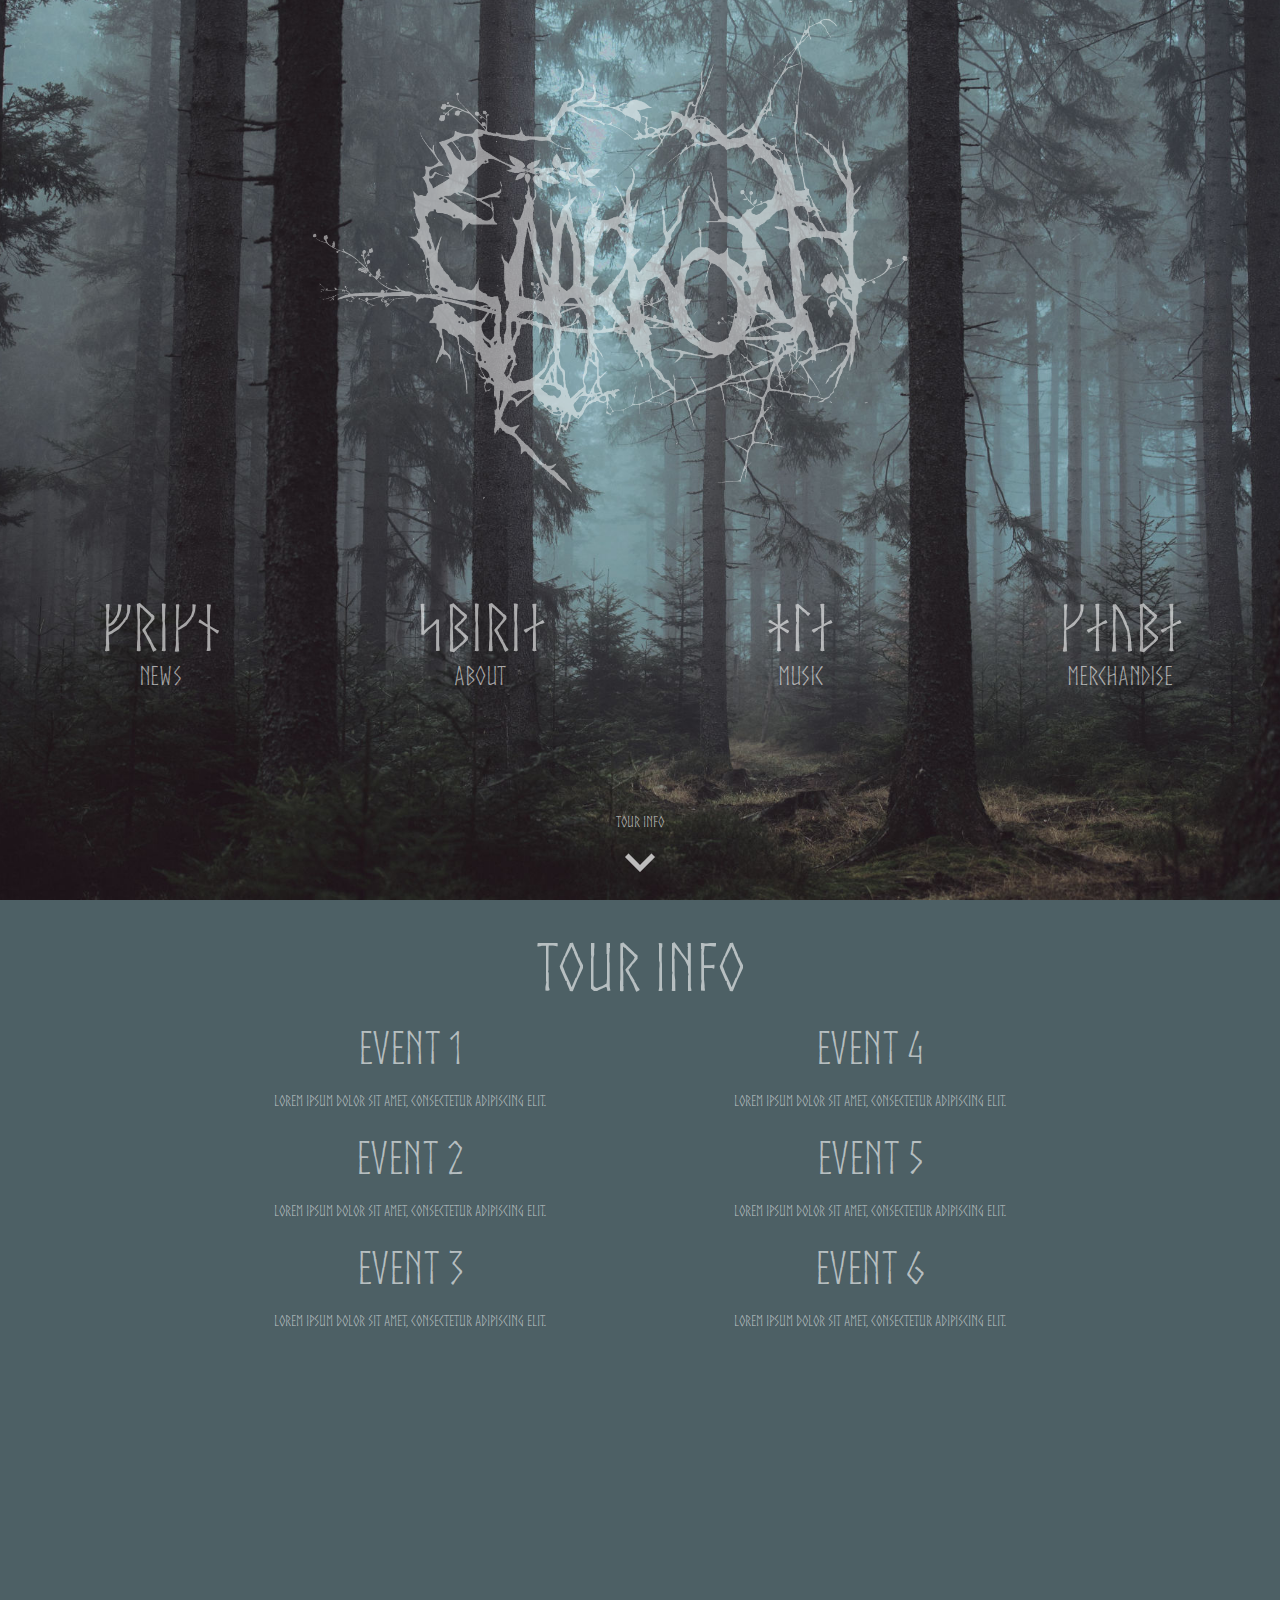
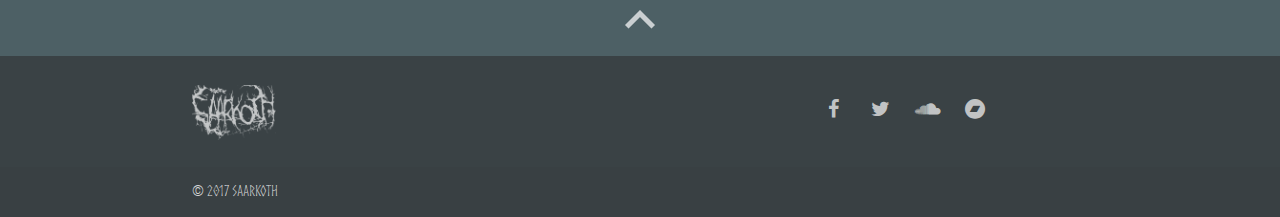
==== index.html @ b8045ba5 "Fixed formatting and merchanside link on index" ====
<!DOCTYPE html>
<html lang="en">

<head>
	<meta charset="UTF-8">
	<meta name="viewport" content="width=device-width, initial-scale=1.0">
	<meta http-equiv="X-UA-Compatible" content="ie=edge">
	<link rel="stylesheet" href="css/myStyle.css" type="text/css">

	<title>Saarkoth - Home</title>
</head>
<style>
	/* ========== ELEMENTS ========== */

	body,
	html {
		background-color: rgb(131, 163, 172);

	}

	body {
		background-image: none;
		background-attachment: fixed;
		background-size: initial;
		background-repeat: repeat;
		background-image: url("assets/curls.png");
	}

	body,
	i,
	h1,
	h6 {
		color: rgba(255, 255, 255, 0.6);
	}

	main {
		padding: 0;
	}

	section {
		min-height: 100vh;
		font-family: "Norse";
		padding: 0;
	}

	section:nth-child(2) {
		text-align: center;
		position: relative;
		min-height: 84vh;
	}

	/* ========== END ELEMENTS ========== */

	/* ========== PARALLAX SECTION ========== */

	#parallax-section {
		background-image: url("assets/bg.jpg")/* -25px -50px*/
		;
		/* background-size: calc(100% + 75px) auto ; */
		background-attachment: fixed;
		background-repeat: no-repeat;
		background-position: center;
		z-index: -10;
	}

	@media (min-aspect-ratio: 16/10) {
		#parallax-section {
			background-size: calc(100vw + 30px) auto;
		}
	}

	@media (max-aspect-ratio: 16/10) {
		#parallax-section {
			background-size: auto calc(100vh + 30px);
		}
	}

	/* LOGO */

	#logo-img {
		width: auto;
		height: 60vh;
		display: block;
		margin-left: auto;
		margin-right: auto;
		opacity: 0.5;
	}

	/* RUNES */

	.runes {
		font-family: "Norse";
		color: rgba(255, 255, 255, 0.7);
	}

	.runes:hover {
		color: rgb(30, 188, 209);
	}

	.runes,
	h1 {
		color: inherit;
		font-size: 5vw;
		text-align: center;
		margin-bottom: 0;
	}

	.runes,
	h6 {
		color: inherit;
		font-size: 2vw;
		text-align: center;
		margin-top: 0;
	}

	@media screen and (max-width: 1065px) {
		#logo-img {
			width: 70vw;
			height: auto;
		}
	}

	/* END RUNES */

	/* ========== END PARALLAX SECTION ========== */

	/* ========== SCROLL BUTTONS ========== */

	.scroll-button {
		position: absolute;
		margin: auto;
		bottom: 0;
		left: 0;
		right: 0;
		color: rgba(255, 255, 255, 0.7);
		text-align: center;
		width: auto;
	}

	.scroll-button a:hover {
		color: rgb(255, 69, 0);
	}

	.scroll-button a,
	.scroll-button i {
		color: inherit;
		margin: inherit;
		text-align: inherit;
		width: auto;
	}

	/* ========== END SCROLL BUTTONS ========== */
</style>

<body>
	<main>

		<section id="parallax-section">
			<div class="row">
				<!-- Logo image -->
				<div class="col s2"></div>
				<div class="col s8">
					<img id="logo-img" src="assets/logo.png" alt="">
				</div>
				<div class="col s2"></div>
			</div>
			<!-- Link runes -->
			<div class="row">

				<div>
					<div class="col s12 m3">
						<a class="runes" href="news.html">
							<h1>ᚠᚱᛁᚴᚾ</h1>
							<h6>News</h6>
						</a>
					</div>
				</div>

				<div>
					<div class="col s12 m3">
						<a class="runes" href="about.html">
							<h1>ᛋᛒᛁᚱᛁᛅ</h1>
							<h6>About</h6>
						</a>
					</div>
				</div>

				<div>
					<div class="col s12 m3">
						<a class="runes" href="music.html">
							<h1>ᚼᛚᛅ</h1>
							<h6>Music</h6>
						</a>
					</div>
				</div>

				<div>
					<div class="col s12 m3">
						<a class="runes" href="merch.html">
							<h1>ᚴᛅᚢᛒᛅ</h1>
							<h6>Merchandise</h6>
						</a>
					</div>
				</div>

				<!-- SCROLL BUTTON -->
				<div class="scroll-button">
					<a href="#tour" class="smooth-scroll">
            Tour Info
            <br>
            <i class="medium material-icons">keyboard_arrow_down</i>
          </a>
				</div>

			</div>
		</section>

		<!-- TOUR INFO SECTION -->
		<section id="tour">
			<div class="container">
				<div class="row">
					<div class="col s12">
						<h1>Tour Info</h1>
					</div>
					<div class="col s6">
						<h3>Event 1</h3>
						<p>Lorem ipsum dolor sit amet, consectetur adipiscing elit.</p>
						<h3>Event 2</h3>
						<p>Lorem ipsum dolor sit amet, consectetur adipiscing elit.</p>
						<h3>Event 3</h3>
						<p>Lorem ipsum dolor sit amet, consectetur adipiscing elit.</p>
					</div>
					<div class="col s6">
						<h3>Event 4</h3>
						<p>Lorem ipsum dolor sit amet, consectetur adipiscing elit.</p>
						<h3>Event 5</h3>
						<p>Lorem ipsum dolor sit amet, consectetur adipiscing elit.</p>
						<h3>Event 6</h3>
						<p>Lorem ipsum dolor sit amet, consectetur adipiscing elit.</p>
					</div>
				</div>

				<!-- SCROLL BUTTON -->
				<div class="scroll-button">
					<a href="#parallax-section" class="smooth-scroll">
            <i class="medium material-icons">keyboard_arrow_up</i>
          </a>
				</div>

			</div>
		</section>
	</main>

	<!-- FOOTER -->
	<footer class="page-footer">
		<div class="container">
			<div class="row">
				<div class="col l6 s12">
					<img class="navbar-logo" style="opacity: 0.7" src="assets/logoMin.png" alt="">
				</div>
				<div class="col l4 offset-l2 s12">
					<ul>
						<li>
							<a class="col s2" href="https://www.facebook.com/saarkoth/" target="_blank">
                <i id="fb" class="fa fa-facebook-f fa-lg footer-social center"></i>
              </a>
						</li>
						<li>
							<a class="col s2" href="https://twitter.com/saarkoth" target="_blank">
                <i id="tw" class="fa fa-twitter fa-lg footer-social center"></i>
              </a>
						</li>
						<li>
							<a class="col s2" href="https://soundcloud.com/user-985488728" target="_blank">
                <i id="sc" class="fa fa-soundcloud fa-lg footer-social center"></i>
              </a>
						</li>
						<li>
							<a class="col s2" href="https://saarkothofficial.bandcamp.com/releases" target="_blank">
                <i id="bc" class="fa fa-bandcamp fa-lg footer-social center"></i>
              </a>
						</li>
					</ul>
				</div>
			</div>
		</div>
		<div class="footer-copyright">
			<div class="container">
				<span style="font-family:Roboto;">©</span> 2017 Saarkoth
			</div>
		</div>
	</footer>
	<!-- END FOOTER -->


	<!-- Scripts -->
	<script src="https://ajax.googleapis.com/ajax/libs/jquery/3.2.1/jquery.min.js"></script>
	<script src="js/materialize.min.js"></script>
	<script src="js/myScripts.js"></script>
	<!-- <script>
    /* $(window).change(function () */
    $(document).ready(function () {
      var winH = $(window).height();
      var winW = $(window).width();
      while (true) {
        if (winH > winW) {
          $('#parallax-section').css("background-size", "auto 110vh");
        }
        else if (winW > winH) {
          $('#parallax-section').css("background-size", "110vw auto");
        }
      }

    });
  </script> -->
	<!-- PARALLAX -->
	<script>
		//Background image parralax
		$(document).ready(function() {

			var movementStrength = 25;
			var height = movementStrength / $(window).height();
			var width = movementStrength / $(window).width();
			$("#parallax-section").mousemove(function(e) {
				var pageX = e.pageX - ($(window).width() / 2);
				var pageY = e.pageY - ($(window).height() / 2);
				var newvalueX = width * pageX * -1 - 25;
				var newvalueY = height * pageY * -1 - 50;
				$('#parallax-section').css("background-position", newvalueX + "px     " + newvalueY + "px");
			});
		});
	</script>

</body>

</html>
---- css/myStyle.css ----
/* CSS sheets */
@import url("https://fonts.googleapis.com/icon?family=Material+Icons");
@import url("materialize.min.css");
@import url("animate.css");
@import url("hover-min.css");
@import url("font-awesome.css");

/* ELEMENTS */
html {
    font-family: "Norse";
    color: white;
}
body {
    background-image: url(../assets/bg.jpg);
    background-attachment: fixed;
    background-size: cover;
}
main {
    background-color: #00000069;
    padding: 15px;
}

/* END ELEMENTS */

nav {
background-color: #212121bd;
font-family: "Norse";
text-align: center;
}

.side-nav {
    background-color: #212121f1;
}
.side-nav li > a {
    color: rgba(255, 255, 255, 0.815);
}
a.side-nav {
    color: #fff;
}
nav ul li.active {
    background-color: #212121;
}
nav ul li.active > a {
    color: rgb(30, 188, 209);
}

nav ul a {
font-size: 1.5rem;

}

nav ul a:hover {
background-color: #212121;
color: rgb(30, 188, 209);
}

img.navbar-logo {
    height: 64px;
    padding-top: 1vh;
    object-fit: contain;
}
img.navbar-logo:hover {
    border-bottom: medium rgb(30, 188, 209);
}


/* TESTING AREA */
.page-footer {
    background-color: #212121bd;
}

i.footer-social {
    color: rgba(255, 255, 255, 0.7);
    border-radius: 50%;
    width: 36px;
    height: 36px;
    text-align: center;
    vertical-align: middle;
    line-height: 36px;
    background: rgba(0, 0, 0, 0);
}
#fb:hover {
    background: #3B5998;
    color: white;
}
#tw:hover {
    background: #5AA3BF;
    color: white;
}
#sc:hover {
    background: #FF5500;
    color: white;
}
#bc:hover {
    background: #639AA9;
    color: white;
}

.shopping, i.shopping {
    margin: 0 15px;
    color: white;
}
a.shopping > i:hover{
    color: orangered;
}
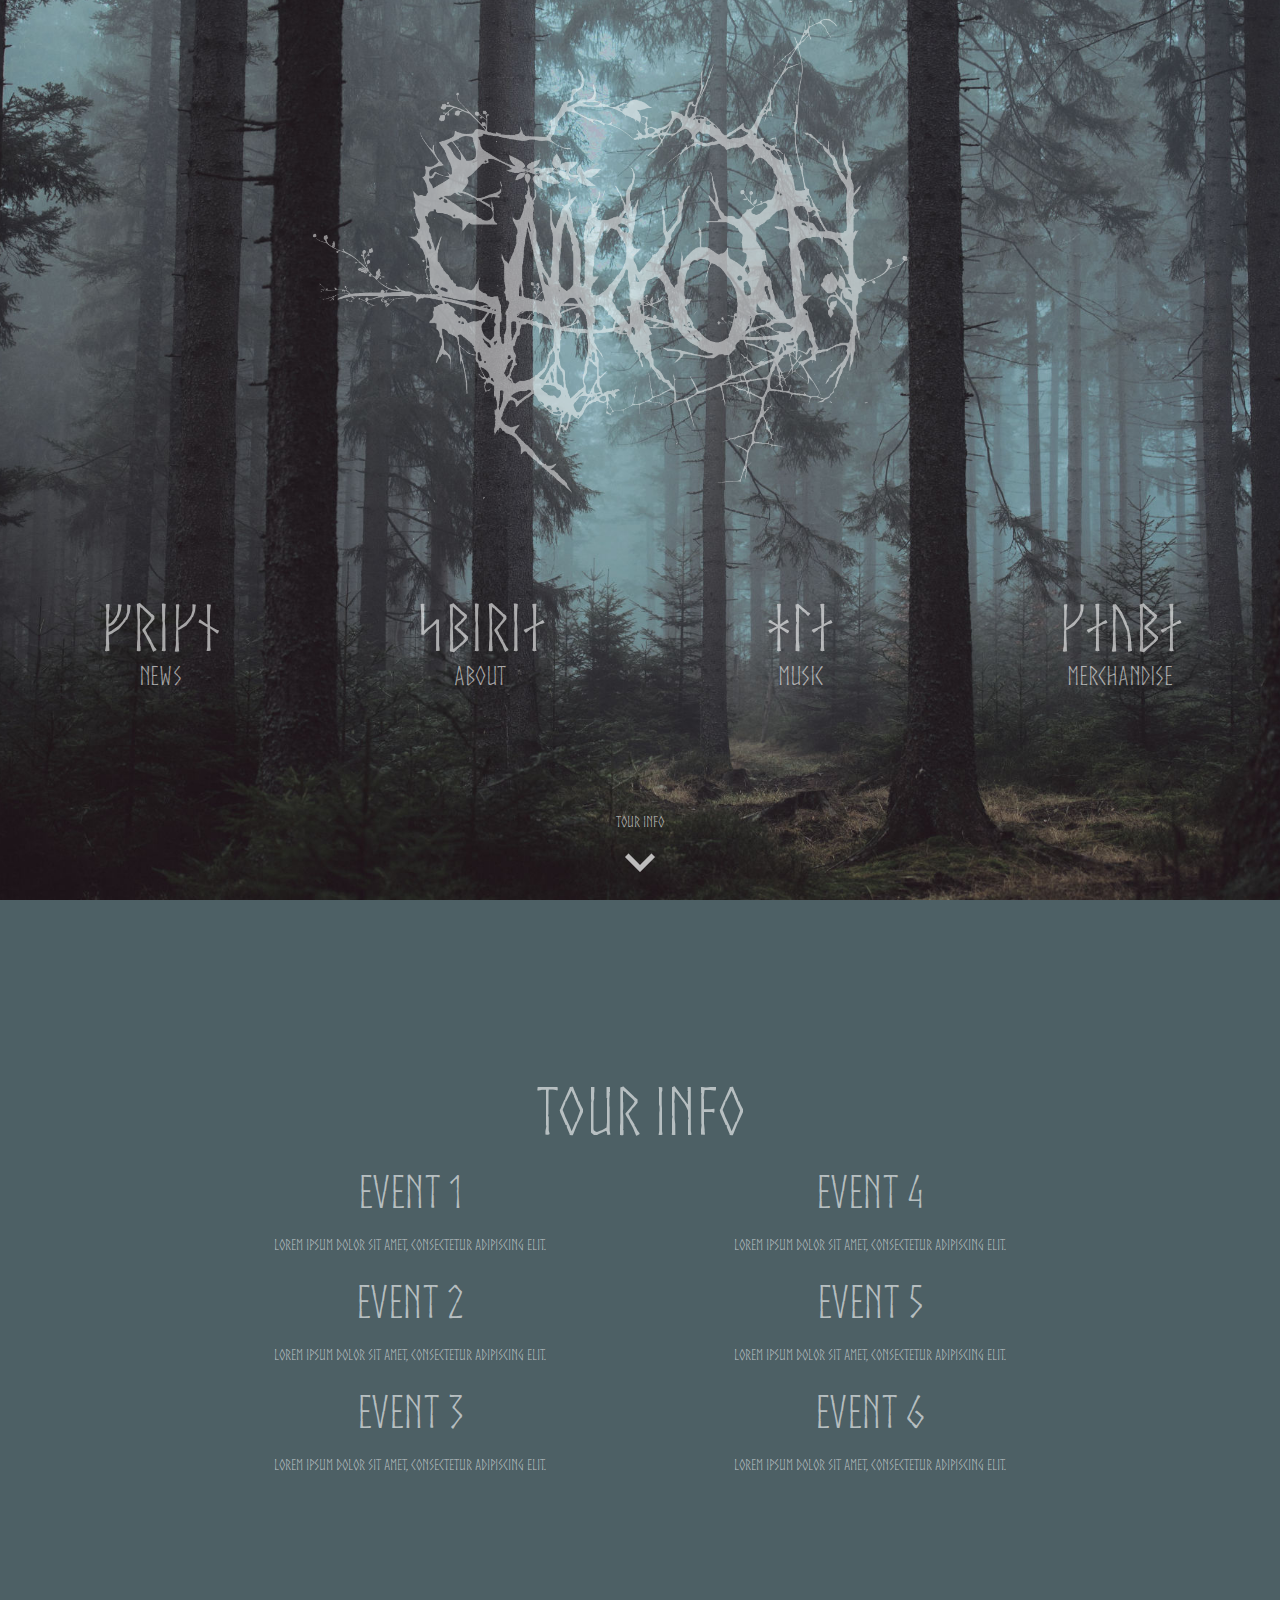
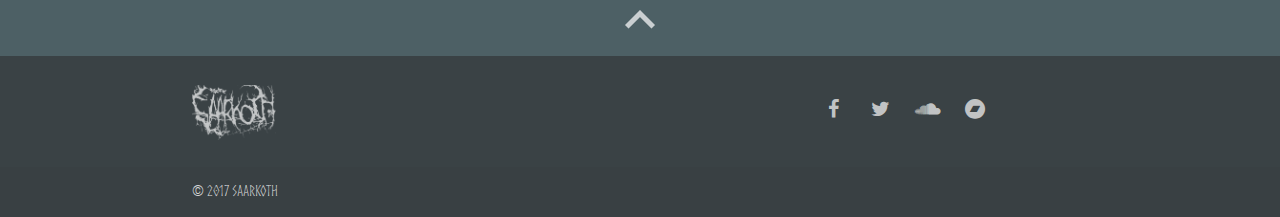
==== commit ea734e30: "Added support for material boxed images." ====
--- a/index.html
+++ b/index.html
@@ -216,7 +216,7 @@
 		</section>
 
 		<!-- TOUR INFO SECTION -->
-		<section id="tour">
+		<section id="tour" class="valign-wrapper">
 			<div class="container">
 				<div class="row">
 					<div class="col s12">
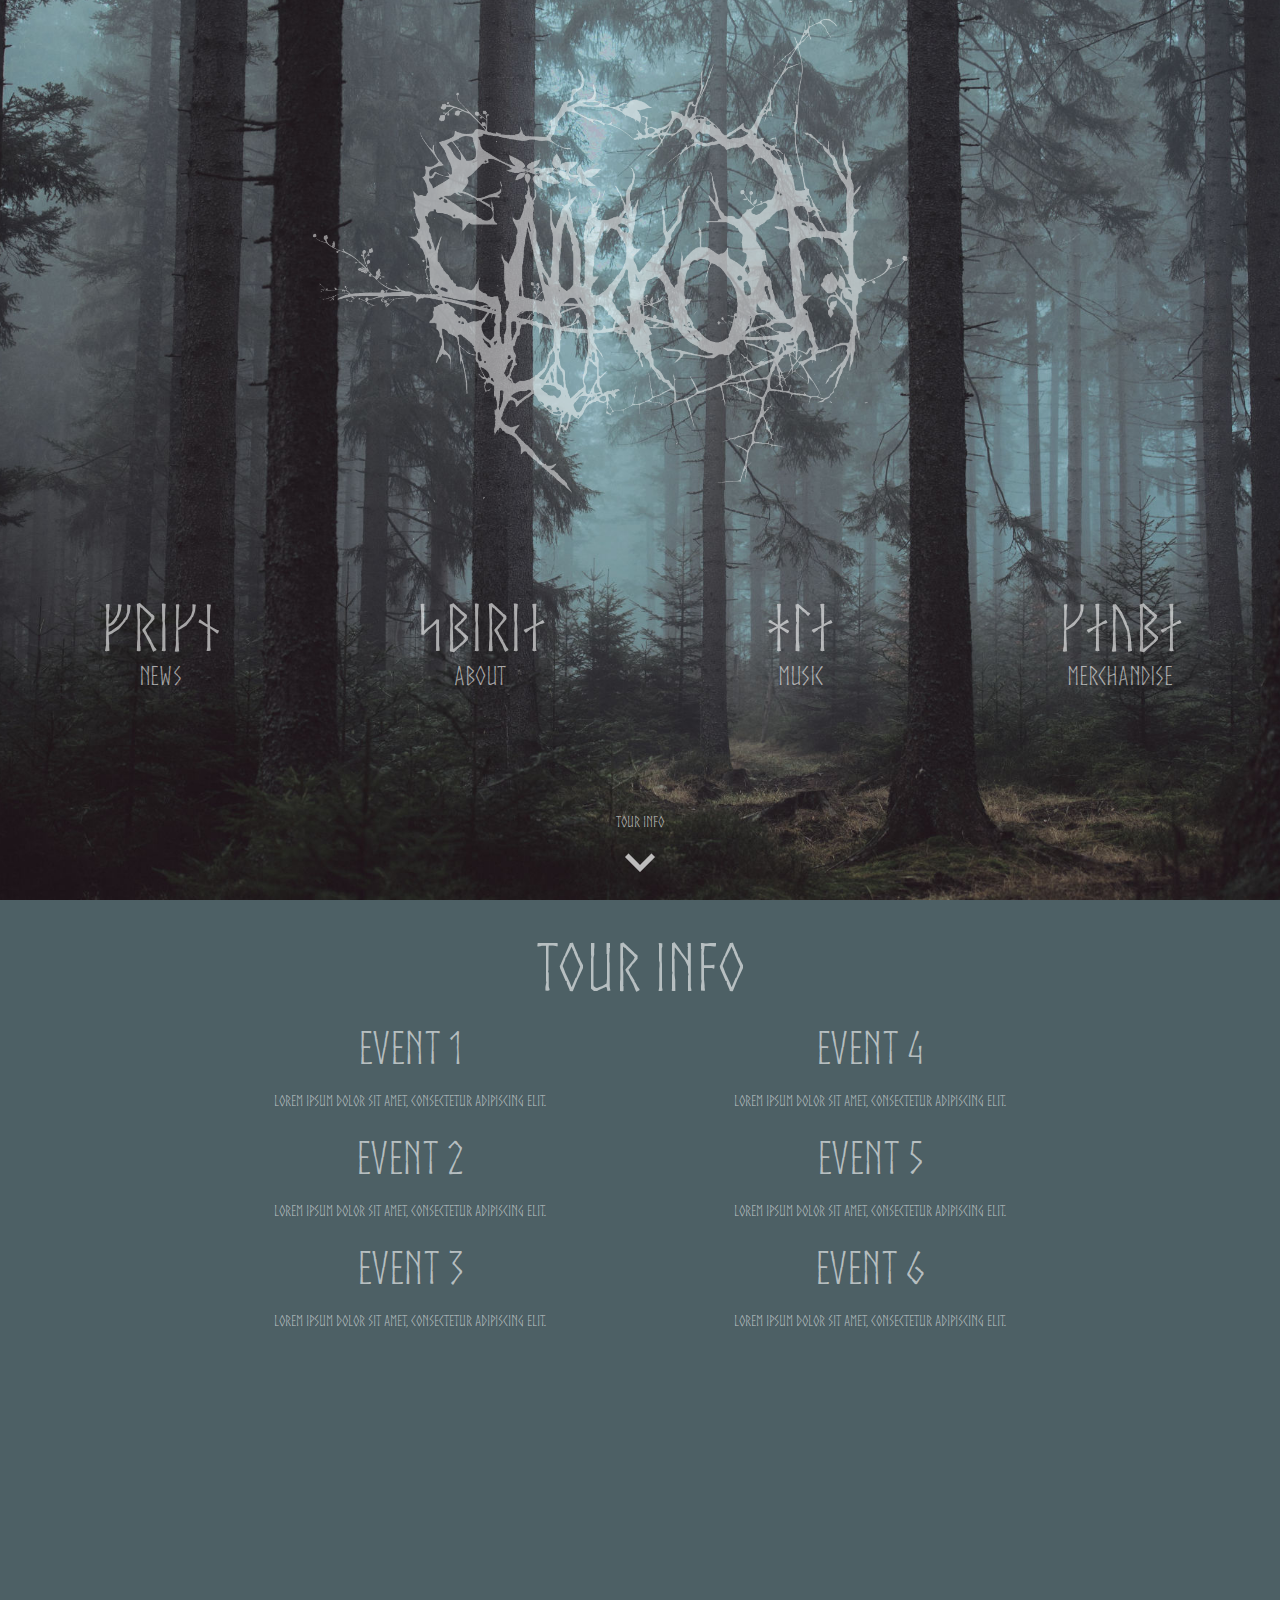
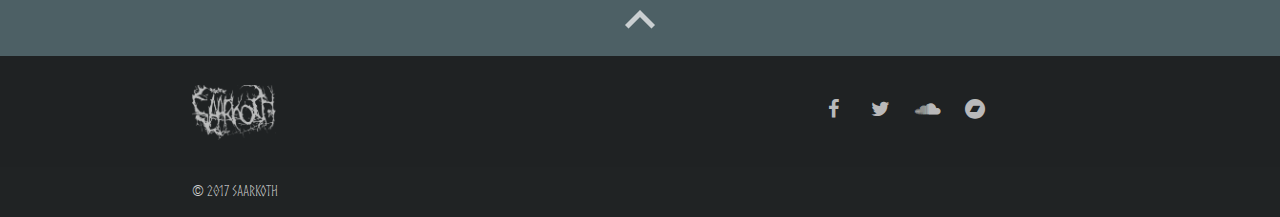
==== commit 7925800b: "Updated merch and music pages to use cards with FABs" ====
--- a/index.html
+++ b/index.html
@@ -6,155 +6,13 @@
 	<meta name="viewport" content="width=device-width, initial-scale=1.0">
 	<meta http-equiv="X-UA-Compatible" content="ie=edge">
 	<link rel="stylesheet" href="css/myStyle.css" type="text/css">
+	<link rel="stylesheet" href="css/index.css" type="text/css">
 
 	<title>Saarkoth - Home</title>
 </head>
-<style>
-	/* ========== ELEMENTS ========== */
-
-	body,
-	html {
-		background-color: rgb(131, 163, 172);
-
-	}
-
-	body {
-		background-image: none;
-		background-attachment: fixed;
-		background-size: initial;
-		background-repeat: repeat;
-		background-image: url("assets/curls.png");
-	}
-
-	body,
-	i,
-	h1,
-	h6 {
-		color: rgba(255, 255, 255, 0.6);
-	}
-
-	main {
-		padding: 0;
-	}
-
-	section {
-		min-height: 100vh;
-		font-family: "Norse";
-		padding: 0;
-	}
-
-	section:nth-child(2) {
-		text-align: center;
-		position: relative;
-		min-height: 84vh;
-	}
-
-	/* ========== END ELEMENTS ========== */
-
-	/* ========== PARALLAX SECTION ========== */
-
-	#parallax-section {
-		background-image: url("assets/bg.jpg")/* -25px -50px*/
-		;
-		/* background-size: calc(100% + 75px) auto ; */
-		background-attachment: fixed;
-		background-repeat: no-repeat;
-		background-position: center;
-		z-index: -10;
-	}
-
-	@media (min-aspect-ratio: 16/10) {
-		#parallax-section {
-			background-size: calc(100vw + 30px) auto;
-		}
-	}
-
-	@media (max-aspect-ratio: 16/10) {
-		#parallax-section {
-			background-size: auto calc(100vh + 30px);
-		}
-	}
-
-	/* LOGO */
-
-	#logo-img {
-		width: auto;
-		height: 60vh;
-		display: block;
-		margin-left: auto;
-		margin-right: auto;
-		opacity: 0.5;
-	}
-
-	/* RUNES */
-
-	.runes {
-		font-family: "Norse";
-		color: rgba(255, 255, 255, 0.7);
-	}
-
-	.runes:hover {
-		color: rgb(30, 188, 209);
-	}
-
-	.runes,
-	h1 {
-		color: inherit;
-		font-size: 5vw;
-		text-align: center;
-		margin-bottom: 0;
-	}
-
-	.runes,
-	h6 {
-		color: inherit;
-		font-size: 2vw;
-		text-align: center;
-		margin-top: 0;
-	}
-
-	@media screen and (max-width: 1065px) {
-		#logo-img {
-			width: 70vw;
-			height: auto;
-		}
-	}
-
-	/* END RUNES */
-
-	/* ========== END PARALLAX SECTION ========== */
-
-	/* ========== SCROLL BUTTONS ========== */
-
-	.scroll-button {
-		position: absolute;
-		margin: auto;
-		bottom: 0;
-		left: 0;
-		right: 0;
-		color: rgba(255, 255, 255, 0.7);
-		text-align: center;
-		width: auto;
-	}
-
-	.scroll-button a:hover {
-		color: rgb(255, 69, 0);
-	}
-
-	.scroll-button a,
-	.scroll-button i {
-		color: inherit;
-		margin: inherit;
-		text-align: inherit;
-		width: auto;
-	}
-
-	/* ========== END SCROLL BUTTONS ========== */
-</style>
 
 <body>
 	<main>
-
 		<section id="parallax-section">
 			<div class="row">
 				<!-- Logo image -->
@@ -216,7 +74,7 @@
 		</section>
 
 		<!-- TOUR INFO SECTION -->
-		<section id="tour" class="valign-wrapper">
+		<section id="tour">
 			<div class="container">
 				<div class="row">
 					<div class="col s12">
@@ -292,44 +150,10 @@
 	</footer>
 	<!-- END FOOTER -->
 
-
-	<!-- Scripts -->
+	<!-- SCRIPTS -->
 	<script src="https://ajax.googleapis.com/ajax/libs/jquery/3.2.1/jquery.min.js"></script>
 	<script src="js/materialize.min.js"></script>
 	<script src="js/myScripts.js"></script>
-	<!-- <script>
-    /* $(window).change(function () */
-    $(document).ready(function () {
-      var winH = $(window).height();
-      var winW = $(window).width();
-      while (true) {
-        if (winH > winW) {
-          $('#parallax-section').css("background-size", "auto 110vh");
-        }
-        else if (winW > winH) {
-          $('#parallax-section').css("background-size", "110vw auto");
-        }
-      }
-
-    });
-  </script> -->
-	<!-- PARALLAX -->
-	<script>
-		//Background image parralax
-		$(document).ready(function() {
-
-			var movementStrength = 25;
-			var height = movementStrength / $(window).height();
-			var width = movementStrength / $(window).width();
-			$("#parallax-section").mousemove(function(e) {
-				var pageX = e.pageX - ($(window).width() / 2);
-				var pageY = e.pageY - ($(window).height() / 2);
-				var newvalueX = width * pageX * -1 - 25;
-				var newvalueY = height * pageY * -1 - 50;
-				$('#parallax-section').css("background-position", newvalueX + "px     " + newvalueY + "px");
-			});
-		});
-	</script>
 
 </body>
 
--- a/css/myStyle.css
+++ b/css/myStyle.css
@@ -22,6 +22,7 @@
 
 /* END ELEMENTS */
 
+/* NAVBAR */
 nav {
 background-color: #212121bd;
 font-family: "Norse";
@@ -62,11 +63,11 @@
 img.navbar-logo:hover {
     border-bottom: medium rgb(30, 188, 209);
 }
+/* END NAVBAR */
 
-
-/* TESTING AREA */
+/* FOOTER */
 .page-footer {
-    background-color: #212121bd;
+    background-color: rgba(20,20,20,.9);
 }
 
 i.footer-social {
@@ -95,7 +96,9 @@
     background: #639AA9;
     color: white;
 }
+/* END FOOTER */
 
+/* SHOP SECTIONS */
 .shopping, i.shopping {
     margin: 0 15px;
     color: white;
@@ -103,3 +106,8 @@
 a.shopping > i:hover{
     color: orangered;
 }
+
+
+/* END SHOP SECTIONS*/
+
+/* TESTING AREA */
--- a/css/index.css
+++ b/css/index.css
@@ -0,0 +1,140 @@
+/* ========== ELEMENTS ========== */
+
+body,
+html {
+	background-color: rgb(131, 163, 172);
+
+}
+
+body {
+	background-image: none;
+	background-attachment: fixed;
+	background-size: initial;
+	background-repeat: repeat;
+	background-image: url("../assets/curls.png");
+}
+
+body,
+i,
+h1,
+h6 {
+	color: rgba(255, 255, 255, 0.6);
+}
+
+main {
+	padding: 0;
+}
+
+section {
+	min-height: 100vh;
+	font-family: "Norse";
+	padding: 0;
+}
+
+section:nth-child(2) {
+	text-align: center;
+	position: relative;
+	min-height: 84vh;
+}
+
+/* ========== END ELEMENTS ========== */
+
+/* ========== PARALLAX SECTION ========== */
+
+#parallax-section {
+	background-image: url("../assets/bg.jpg")/* -25px -50px*/
+	;
+	/* background-size: calc(100% + 75px) auto ; */
+	background-attachment: fixed;
+	background-repeat: no-repeat;
+	background-position: center;
+	z-index: -10;
+}
+
+@media (min-aspect-ratio: 16/10) {
+	#parallax-section {
+		background-size: calc(100vw + 30px) auto;
+	}
+}
+
+@media (max-aspect-ratio: 16/10) {
+	#parallax-section {
+		background-size: auto calc(100vh + 30px);
+	}
+}
+
+/* LOGO */
+
+#logo-img {
+	width: auto;
+	height: 60vh;
+	display: block;
+	margin-left: auto;
+	margin-right: auto;
+	opacity: 0.5;
+}
+
+/* RUNES */
+
+.runes {
+	font-family: "Norse";
+	color: rgba(255, 255, 255, 0.7);
+}
+
+.runes:hover {
+	color: rgb(30, 188, 209);
+}
+
+.runes,
+h1 {
+	color: inherit;
+	font-size: 5vw;
+	text-align: center;
+	margin-bottom: 0;
+}
+
+.runes,
+h6 {
+	color: inherit;
+	font-size: 2vw;
+	text-align: center;
+	margin-top: 0;
+}
+
+@media screen and (max-width: 1065px) {
+	#logo-img {
+		width: 70vw;
+		height: auto;
+	}
+}
+
+/* END RUNES */
+
+/* ========== END PARALLAX SECTION ========== */
+
+/* ========== SCROLL BUTTONS ========== */
+
+.scroll-button {
+	position: absolute;
+	margin: auto;
+	bottom: 0;
+	left: 0;
+	right: 0;
+	color: rgba(255, 255, 255, 0.7);
+	text-align: center;
+	width: auto;
+}
+
+.scroll-button a:hover {
+	color: rgb(255, 69, 0);
+}
+
+.scroll-button a,
+.scroll-button i {
+	color: inherit;
+	margin: inherit;
+	text-align: inherit;
+	width: auto;
+}
+
+/* ========== END SCROLL BUTTONS ========== */
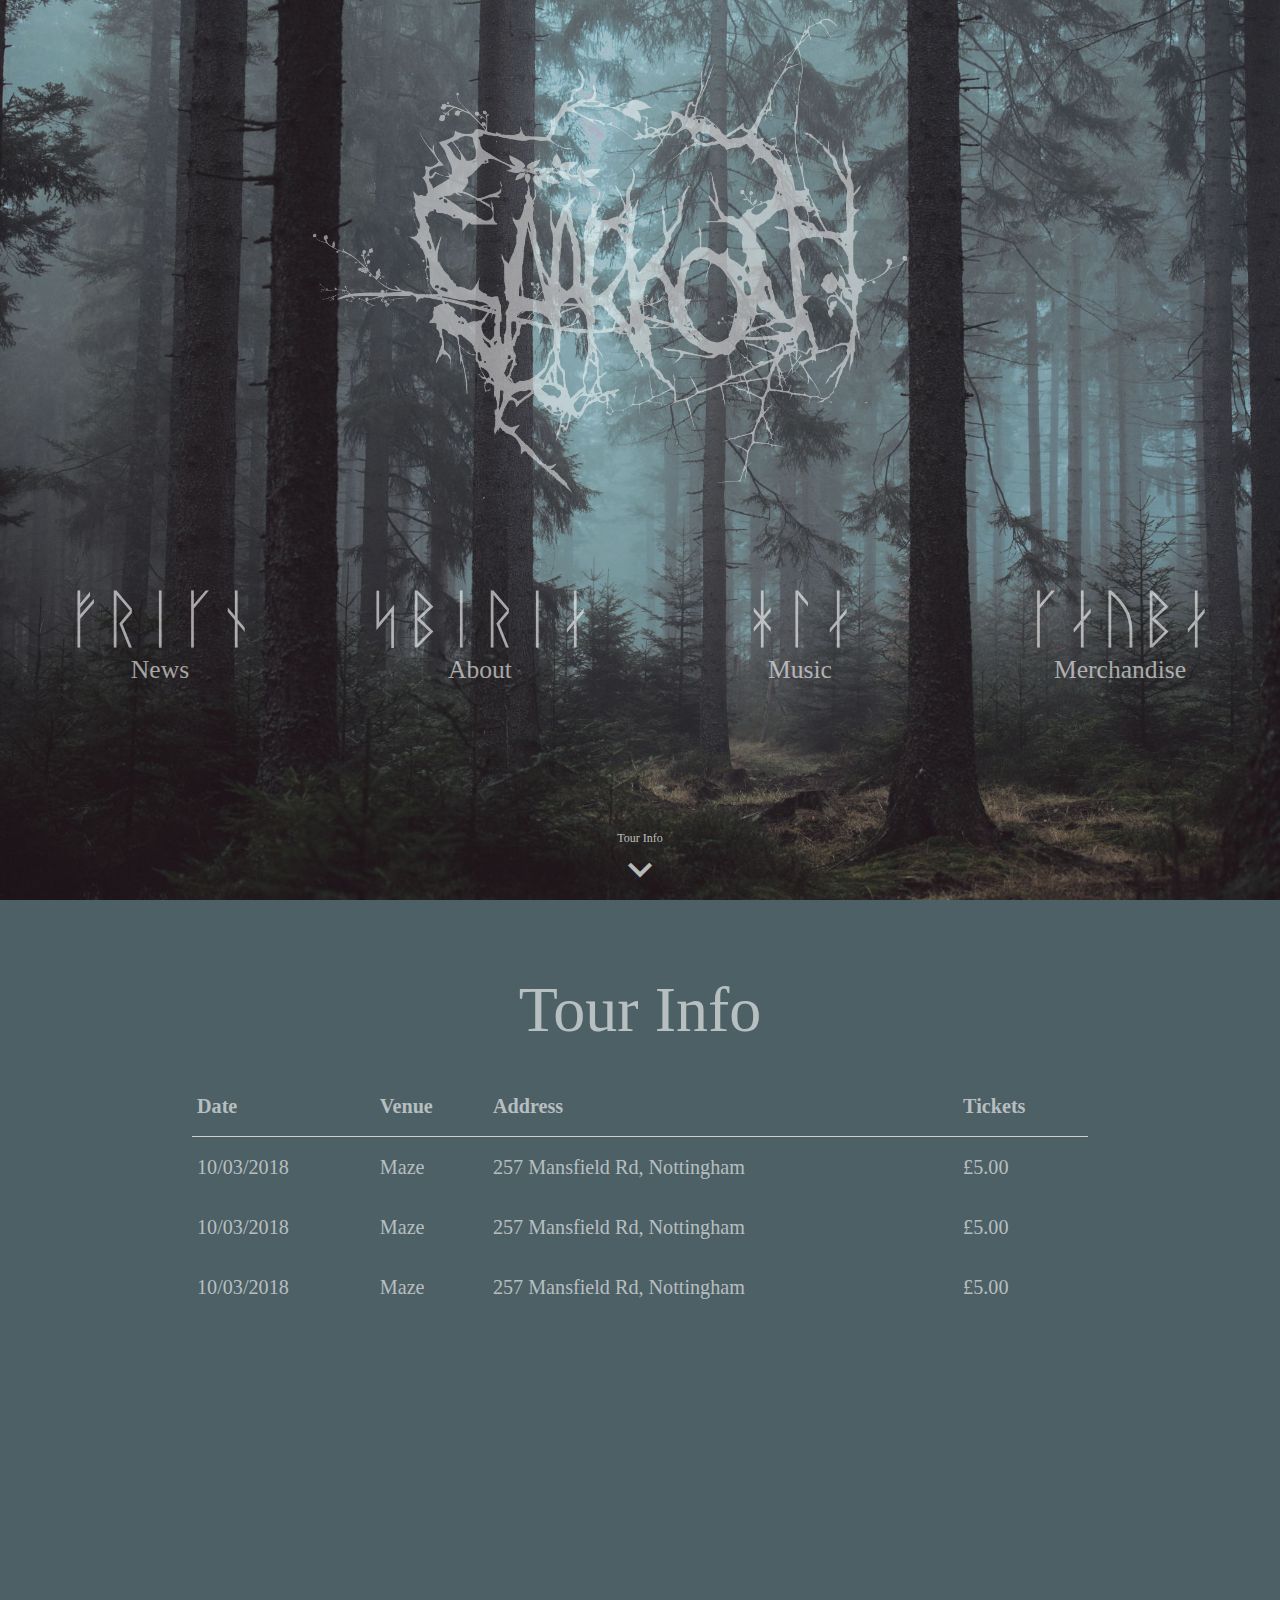
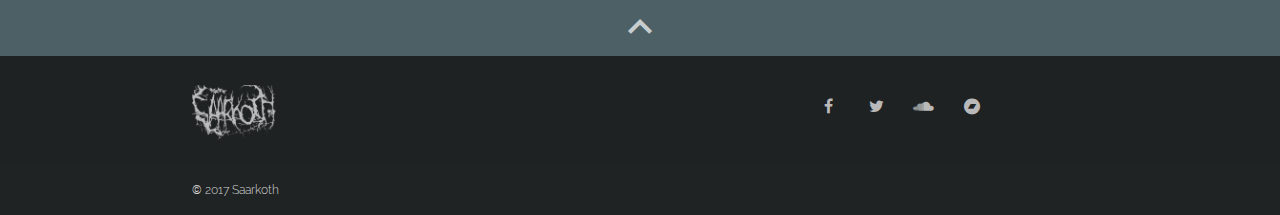
==== commit f3f1c5f2: "Work on tour info" ====
--- a/index.html
+++ b/index.html
@@ -7,6 +7,7 @@
 	<meta http-equiv="X-UA-Compatible" content="ie=edge">
 	<link rel="stylesheet" href="css/myStyle.css" type="text/css">
 	<link rel="stylesheet" href="css/index.css" type="text/css">
+	<link rel="icon" href="./assets/favicon.png">
 
 	<title>Saarkoth - Home</title>
 </head>
@@ -64,10 +65,10 @@
 				<!-- SCROLL BUTTON -->
 				<div class="scroll-button">
 					<a href="#tour" class="smooth-scroll">
-            Tour Info
-            <br>
-            <i class="medium material-icons">keyboard_arrow_down</i>
-          </a>
+						Tour Info
+						<br>
+						<i class="medium material-icons">keyboard_arrow_down</i>
+					</a>
 				</div>
 
 			</div>
@@ -78,31 +79,46 @@
 			<div class="container">
 				<div class="row">
 					<div class="col s12">
-						<h1>Tour Info</h1>
-					</div>
-					<div class="col s6">
-						<h3>Event 1</h3>
-						<p>Lorem ipsum dolor sit amet, consectetur adipiscing elit.</p>
-						<h3>Event 2</h3>
-						<p>Lorem ipsum dolor sit amet, consectetur adipiscing elit.</p>
-						<h3>Event 3</h3>
-						<p>Lorem ipsum dolor sit amet, consectetur adipiscing elit.</p>
-					</div>
-					<div class="col s6">
-						<h3>Event 4</h3>
-						<p>Lorem ipsum dolor sit amet, consectetur adipiscing elit.</p>
-						<h3>Event 5</h3>
-						<p>Lorem ipsum dolor sit amet, consectetur adipiscing elit.</p>
-						<h3>Event 6</h3>
-						<p>Lorem ipsum dolor sit amet, consectetur adipiscing elit.</p>
-					</div>
+						<h1 class="tinfo">Tour Info</h1>
+					<table class="flow-text">
+						<thead>
+							<tr>
+								<th>Date</th>
+								<th>Venue</th>
+								<th>Address</th>
+								<th>Tickets</th>
+							</tr>
+						</thead>
+
+						<tbody>
+							<tr>
+								<td>10/03/2018</td>
+								<td>Maze</td>
+								<td>257 Mansfield Rd, Nottingham</td>
+								<td>£5.00</td>
+							</tr>
+							<tr>
+									<td>10/03/2018</td>
+									<td>Maze</td>
+									<td>257 Mansfield Rd, Nottingham</td>
+									<td>£5.00</td>
+							</tr>
+							<tr>
+									<td>10/03/2018</td>
+									<td>Maze</td>
+									<td>257 Mansfield Rd, Nottingham</td>
+									<td>£5.00</td>
+							</tr>
+						</tbody>
+					</table>
 				</div>
+			</div>
 
 				<!-- SCROLL BUTTON -->
 				<div class="scroll-button">
 					<a href="#parallax-section" class="smooth-scroll">
-            <i class="medium material-icons">keyboard_arrow_up</i>
-          </a>
+						<i class="medium material-icons">keyboard_arrow_up</i>
+					</a>
 				</div>
 
 			</div>
@@ -120,23 +136,23 @@
 					<ul>
 						<li>
 							<a class="col s2" href="https://www.facebook.com/saarkoth/" target="_blank">
-                <i id="fb" class="fa fa-facebook-f fa-lg footer-social center"></i>
-              </a>
+								<i id="fb" class="fa fa-facebook-f fa-lg footer-social center"></i>
+							</a>
 						</li>
 						<li>
 							<a class="col s2" href="https://twitter.com/saarkoth" target="_blank">
-                <i id="tw" class="fa fa-twitter fa-lg footer-social center"></i>
-              </a>
+								<i id="tw" class="fa fa-twitter fa-lg footer-social center"></i>
+							</a>
 						</li>
 						<li>
 							<a class="col s2" href="https://soundcloud.com/user-985488728" target="_blank">
-                <i id="sc" class="fa fa-soundcloud fa-lg footer-social center"></i>
-              </a>
+								<i id="sc" class="fa fa-soundcloud fa-lg footer-social center"></i>
+							</a>
 						</li>
 						<li>
 							<a class="col s2" href="https://saarkothofficial.bandcamp.com/releases" target="_blank">
-                <i id="bc" class="fa fa-bandcamp fa-lg footer-social center"></i>
-              </a>
+								<i id="bc" class="fa fa-bandcamp fa-lg footer-social center"></i>
+							</a>
 						</li>
 					</ul>
 				</div>
@@ -157,4 +173,4 @@
 
 </body>
 
-</html>
+</html>--- a/css/myStyle.css
+++ b/css/myStyle.css
@@ -1,19 +1,28 @@
 /* CSS sheets */
 @import url("https://fonts.googleapis.com/icon?family=Material+Icons");
+@import url("https://fonts.googleapis.com/css?family=Raleway");
 @import url("materialize.min.css");
 @import url("animate.css");
 @import url("hover-min.css");
 @import url("font-awesome.css");
+@import url("./fonts/norse/norse.css");
 
 /* ELEMENTS */
 html {
-    font-family: "Norse";
+    font-family: "Raleway";
+    font-size: 12px;
     color: white;
 }
+h1, h2, h3, h4, h5, h6 {
+    font-family: "Norse";
+    /* font-weight: bold; */
+}
 body {
-    background-image: url(../assets/bg.jpg);
-    background-attachment: fixed;
-    background-size: cover;
+    /*background-image: url(../assets/bg.jpg);*/
+    /*background-attachment: fixed;*/
+    /*background-size: cover;*/
+		background-image: url(../assets/curls.png);
+		background-repeat: repeat;
 }
 main {
     background-color: #00000069;
@@ -111,3 +120,54 @@
 /* END SHOP SECTIONS*/
 
 /* TESTING AREA */
+h4.news-subhead{
+	color: darkgrey;
+	padding-top: 5px;
+	margin: auto;
+	/*text-align: right;*/
+}
+h1.news-subhead{
+	padding-bottom: 0;
+	margin: 0;
+}
+
+.test {
+width: 100%;
+height: auto;
+background-image: url(../assets/about.jpg);
+background-repeat: no-repeat;
+background-size: cover;
+background-position: bottom;
+}
+
+.article-news {
+	background-color: #ffffff09;
+    /* padding: 10px; */
+    height: 100%;
+    /* white-space: nowrap; */
+}
+
+.article-content {
+    border-style: double;
+    border-color: white;
+    border-left: none;
+    border-right: none;
+}
+
+.content-img {
+    box-shadow: 0 2px 3px rgba(10, 10, 10, 0.1),0 0 0 1px rgba(10, 10, 10, 0.1);
+    display: block;
+    margin-left: auto;
+    margin-right: auto;
+    border-radius: 10px;
+    width: 100%;
+}
+
+.tinfo {
+    padding-top: 50px;
+    padding-bottom: 30px;
+}
+
+th {
+    font-weight: bold;
+}
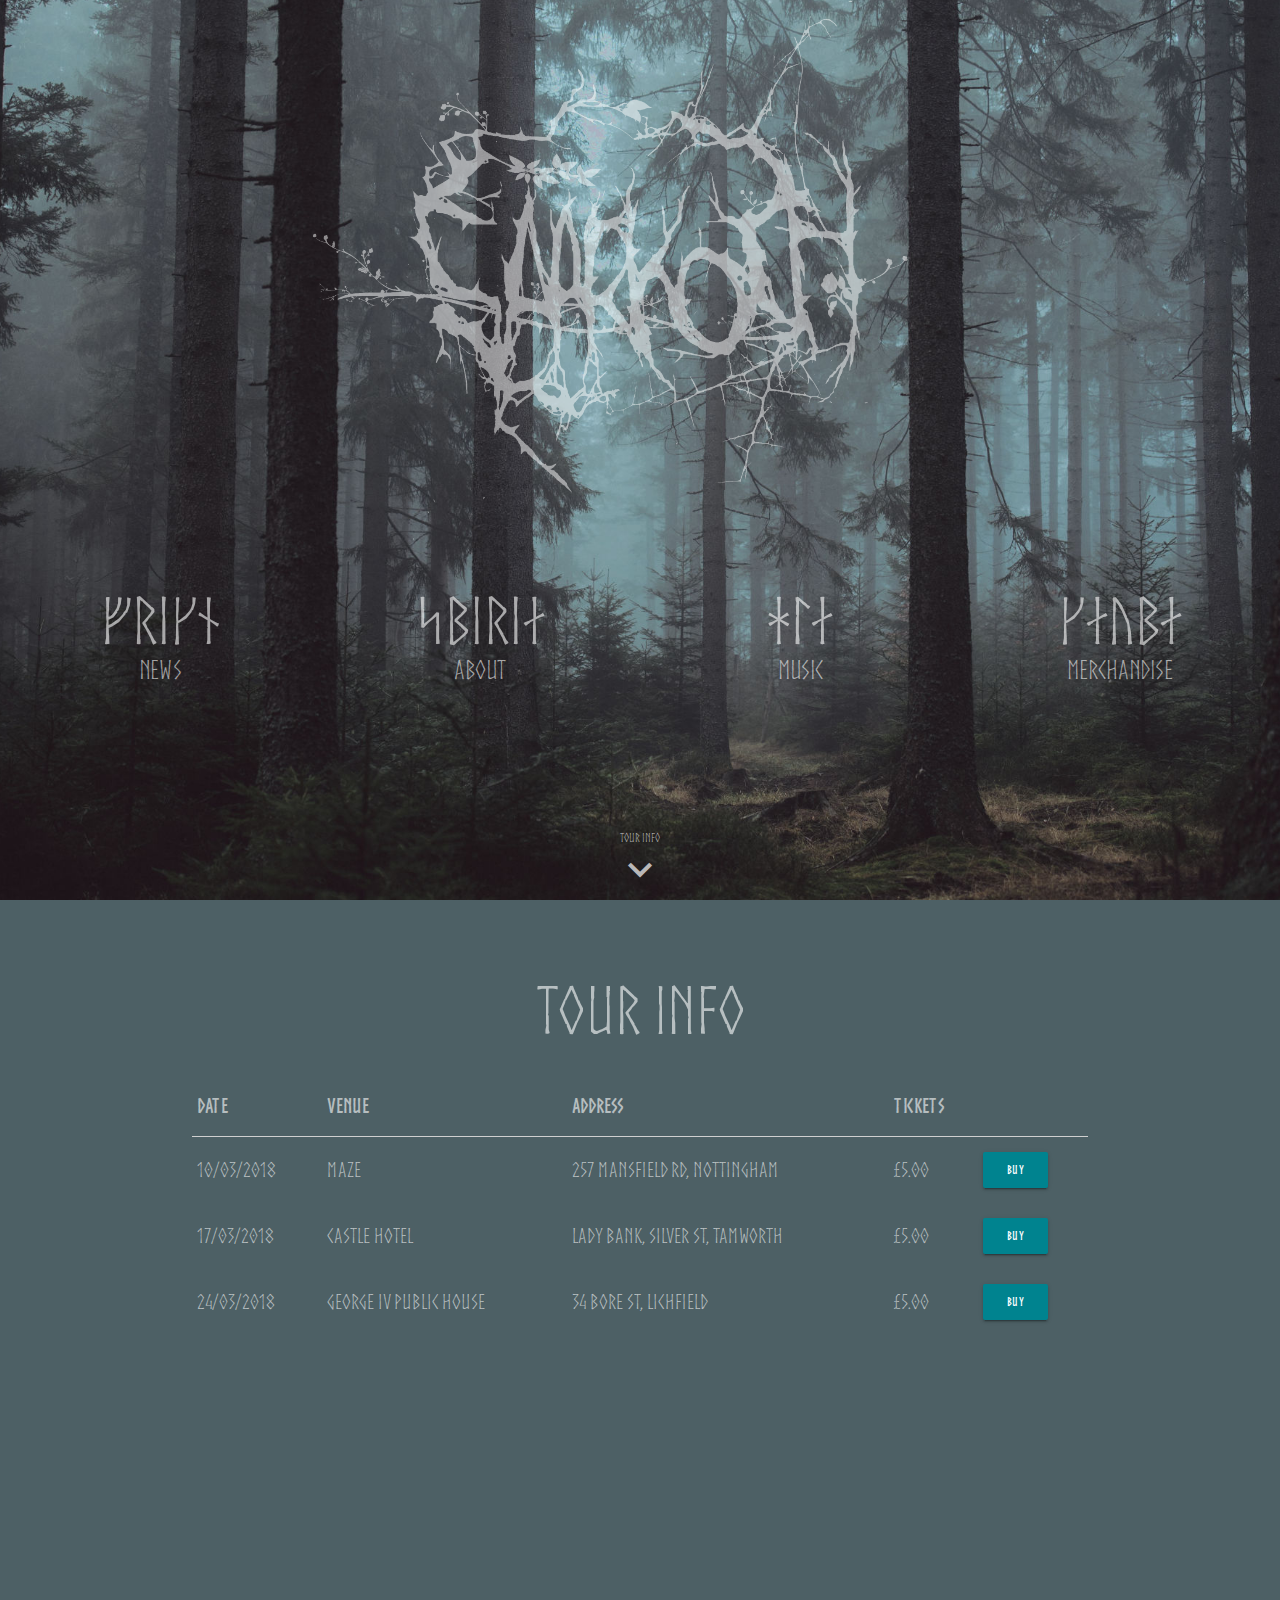
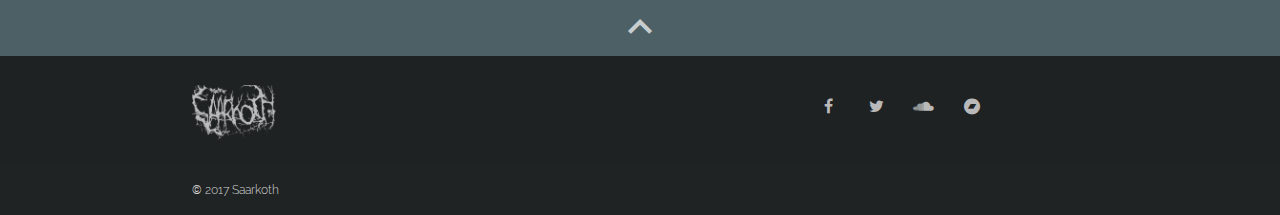
==== commit f11413df: "finishing for demo" ====
--- a/index.html
+++ b/index.html
@@ -96,18 +96,21 @@
 								<td>Maze</td>
 								<td>257 Mansfield Rd, Nottingham</td>
 								<td>£5.00</td>
+								<td><a class="waves-effect waves-dark btn cyan darken-3"><b>BUY</b></a></td>
 							</tr>
 							<tr>
-									<td>10/03/2018</td>
-									<td>Maze</td>
-									<td>257 Mansfield Rd, Nottingham</td>
+									<td>17/03/2018</td>
+									<td>Castle Hotel</td>
+									<td>Lady Bank, Silver St, Tamworth</td>
 									<td>£5.00</td>
+								<td><a class="waves-effect waves-dark btn cyan darken-3"><b>BUY</b></a></td>
 							</tr>
 							<tr>
-									<td>10/03/2018</td>
-									<td>Maze</td>
-									<td>257 Mansfield Rd, Nottingham</td>
+									<td>24/03/2018</td>
+									<td>George IV Public House</td>
+									<td>34 Bore St, Lichfield</td>
 									<td>£5.00</td>
+								<td><a class="waves-effect waves-dark btn cyan darken-3"><b>BUY</b></a></td>
 							</tr>
 						</tbody>
 					</table>
--- a/css/myStyle.css
+++ b/css/myStyle.css
@@ -5,7 +5,29 @@
 @import url("animate.css");
 @import url("hover-min.css");
 @import url("font-awesome.css");
-@import url("./fonts/norse/norse.css");
+
+/*NORSE FONTS*/
+@font-face {
+    font-family: 'Norse';
+    src: url('../fonts/norse/Norse-Bold.eot');
+    src: url('../fonts/norse/Norse-Bold.eot?#iefix') format('embedded-opentype'),
+        url('../fonts/norse/Norse-Bold.woff2') format('woff2'),
+        url('../fonts/norse/Norse-Bold.woff') format('woff'),
+        url('../fonts/norse/Norse-Bold.ttf') format('truetype');
+    font-weight: bold;
+    font-style: normal;
+}
+
+@font-face {
+    font-family: 'Norse';
+    src: url('../fonts/norse/Norse.eot');
+    src: url('../fonts/norse/Norse.eot?#iefix') format('embedded-opentype'),
+        url('../fonts/norse/Norse.woff2') format('woff2'),
+        url('../fonts/norse/Norse.woff') format('woff'),
+        url('../fonts/norse/Norse.ttf') format('truetype');
+    font-weight: normal;
+    font-style: normal;
+}
 
 /* ELEMENTS */
 html {
@@ -171,3 +193,7 @@
 th {
     font-weight: bold;
 }
+
+.card {
+    background-color: rgba(255, 255, 255, 0.034);
+}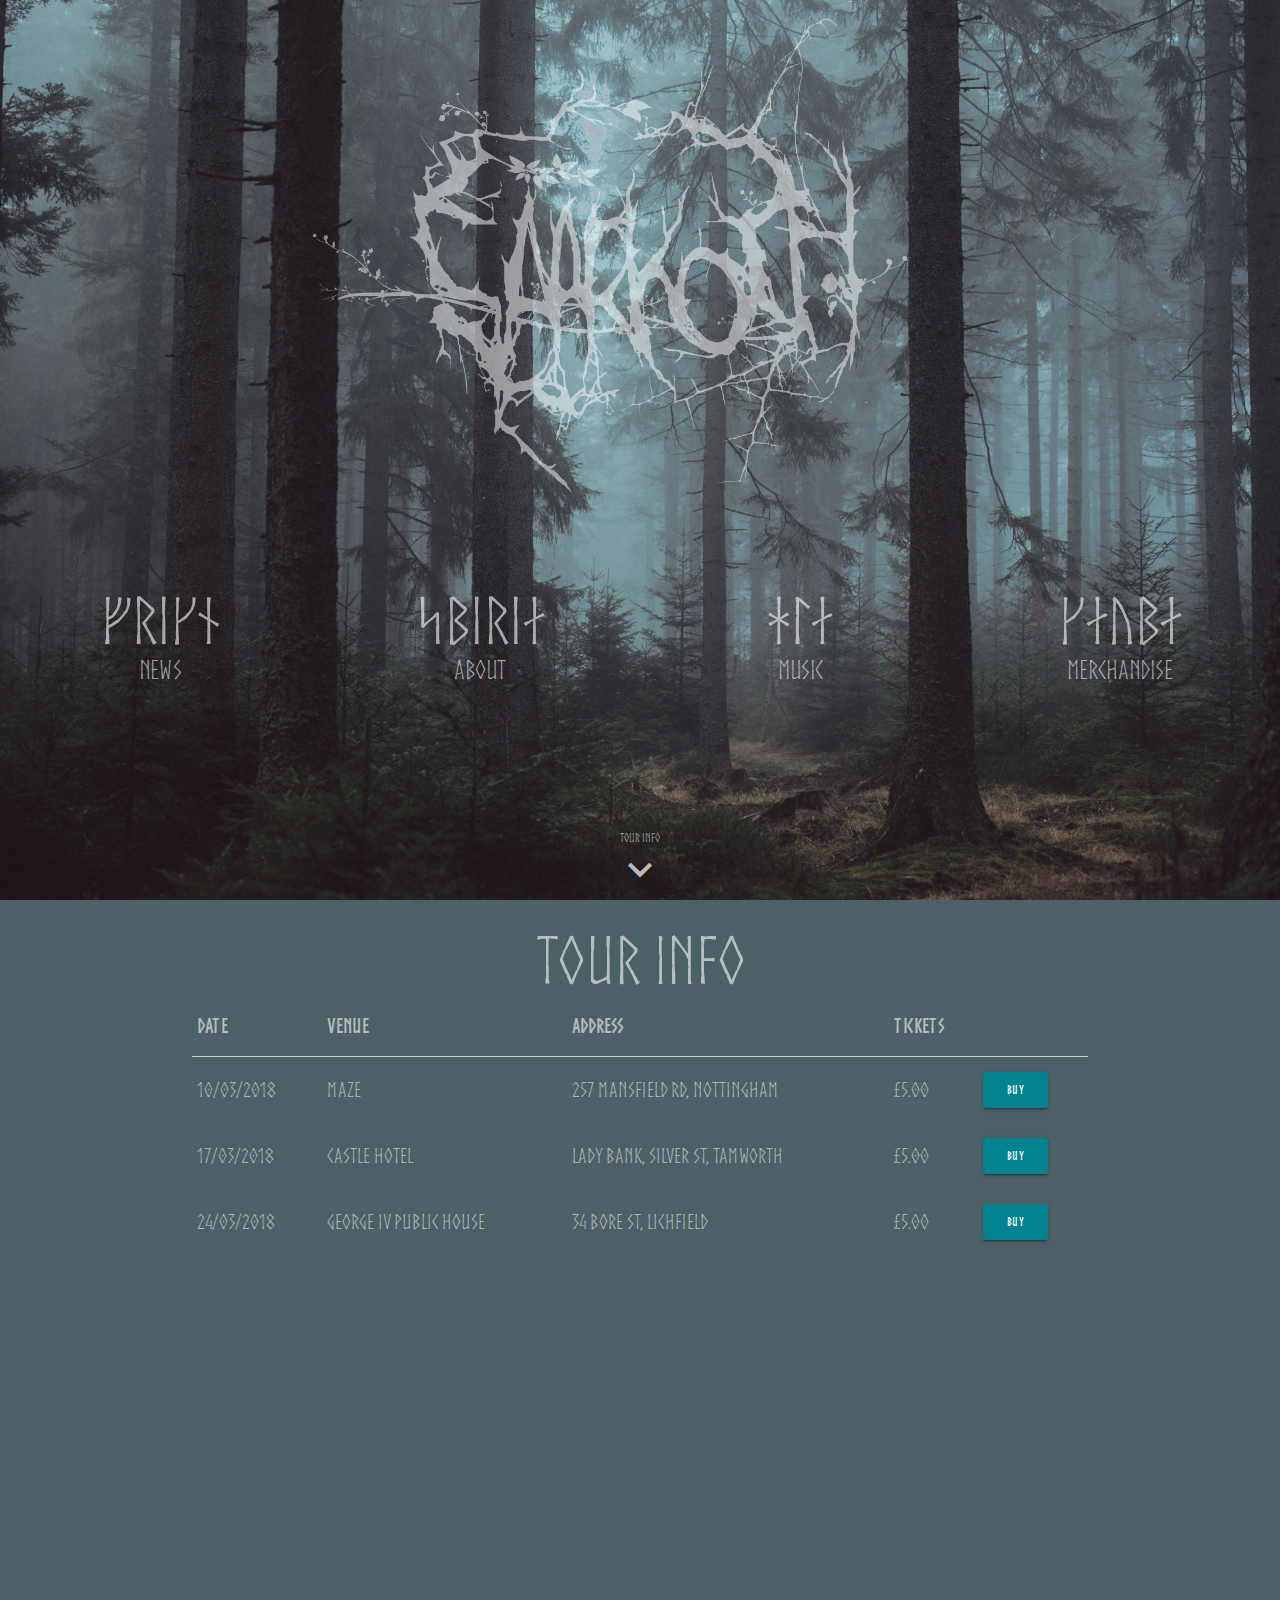
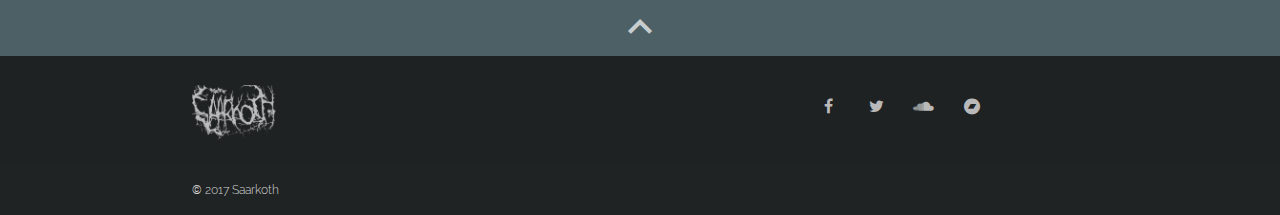
==== commit 6192309b: "Cleaned up code" ====
--- a/index.html
+++ b/index.html
@@ -7,6 +7,7 @@
 	<meta http-equiv="X-UA-Compatible" content="ie=edge">
 	<link rel="stylesheet" href="css/myStyle.css" type="text/css">
 	<link rel="stylesheet" href="css/index.css" type="text/css">
+	<link rel="stylesheet" href="css/font-awesome.min.css">	
 	<link rel="icon" href="./assets/favicon.png">
 
 	<title>Saarkoth - Home</title>
@@ -80,42 +81,54 @@
 				<div class="row">
 					<div class="col s12">
 						<h1 class="tinfo">Tour Info</h1>
-					<table class="flow-text">
-						<thead>
-							<tr>
-								<th>Date</th>
-								<th>Venue</th>
-								<th>Address</th>
-								<th>Tickets</th>
-							</tr>
-						</thead>
+						<table class="flow-text">
+							<thead>
+								<tr>
+									<th>Date</th>
+									<th>Venue</th>
+									<th>Address</th>
+									<th>Tickets</th>
+								</tr>
+							</thead>
 
-						<tbody>
-							<tr>
-								<td>10/03/2018</td>
-								<td>Maze</td>
-								<td>257 Mansfield Rd, Nottingham</td>
-								<td>£5.00</td>
-								<td><a class="waves-effect waves-dark btn cyan darken-3"><b>BUY</b></a></td>
-							</tr>
-							<tr>
+							<tbody>
+								<tr>
+									<td>10/03/2018</td>
+									<td>Maze</td>
+									<td>257 Mansfield Rd, Nottingham</td>
+									<td>£5.00</td>
+									<td>
+										<a class="waves-effect waves-dark btn cyan darken-3">
+											<b>BUY</b>
+										</a>
+									</td>
+								</tr>
+								<tr>
 									<td>17/03/2018</td>
 									<td>Castle Hotel</td>
 									<td>Lady Bank, Silver St, Tamworth</td>
 									<td>£5.00</td>
-								<td><a class="waves-effect waves-dark btn cyan darken-3"><b>BUY</b></a></td>
-							</tr>
-							<tr>
+									<td>
+										<a class="waves-effect waves-dark btn cyan darken-3">
+											<b>BUY</b>
+										</a>
+									</td>
+								</tr>
+								<tr>
 									<td>24/03/2018</td>
 									<td>George IV Public House</td>
 									<td>34 Bore St, Lichfield</td>
 									<td>£5.00</td>
-								<td><a class="waves-effect waves-dark btn cyan darken-3"><b>BUY</b></a></td>
-							</tr>
-						</tbody>
-					</table>
+									<td>
+										<a class="waves-effect waves-dark btn cyan darken-3">
+											<b>BUY</b>
+										</a>
+									</td>
+								</tr>
+							</tbody>
+						</table>
+					</div>
 				</div>
-			</div>
 
 				<!-- SCROLL BUTTON -->
 				<div class="scroll-button">
@@ -130,44 +143,44 @@
 
 	<!-- FOOTER -->
 	<footer class="page-footer">
-		<div class="container">
-			<div class="row">
-				<div class="col l6 s12">
-					<img class="navbar-logo" style="opacity: 0.7" src="assets/logoMin.png" alt="">
-				</div>
-				<div class="col l4 offset-l2 s12">
-					<ul>
-						<li>
-							<a class="col s2" href="https://www.facebook.com/saarkoth/" target="_blank">
-								<i id="fb" class="fa fa-facebook-f fa-lg footer-social center"></i>
-							</a>
-						</li>
-						<li>
-							<a class="col s2" href="https://twitter.com/saarkoth" target="_blank">
-								<i id="tw" class="fa fa-twitter fa-lg footer-social center"></i>
-							</a>
-						</li>
-						<li>
-							<a class="col s2" href="https://soundcloud.com/user-985488728" target="_blank">
-								<i id="sc" class="fa fa-soundcloud fa-lg footer-social center"></i>
-							</a>
-						</li>
-						<li>
-							<a class="col s2" href="https://saarkothofficial.bandcamp.com/releases" target="_blank">
-								<i id="bc" class="fa fa-bandcamp fa-lg footer-social center"></i>
-							</a>
-						</li>
-					</ul>
+			<div class="container">
+				<div class="row">
+					<div class="col l6 s12">
+						<img class="navbar-logo" style="opacity: 0.7" src="assets/logoMin.png" alt="">
+					</div>
+					<div class="col l4 offset-l2 s12">
+						<ul>
+							<li>
+								<a class="col s2" href="https://www.facebook.com/saarkoth/" target="_blank">
+									<i id="fb" class="fa fa-facebook-f fa-lg footer-social center"></i>
+								</a>
+							</li>
+							<li>
+								<a class="col s2" href="https://twitter.com/saarkoth" target="_blank">
+									<i id="tw" class="fa fa-twitter fa-lg footer-social center"></i>
+								</a>
+							</li>
+							<li>
+								<a class="col s2" href="https://soundcloud.com/user-985488728" target="_blank">
+									<i id="sc" class="fa fa-soundcloud fa-lg footer-social center"></i>
+								</a>
+							</li>
+							<li>
+								<a class="col s2" href="https://saarkothofficial.bandcamp.com/releases" target="_blank">
+									<i id="bc" class="fa fa-bandcamp fa-lg footer-social center"></i>
+								</a>
+							</li>
+						</ul>
+					</div>
 				</div>
 			</div>
-		</div>
-		<div class="footer-copyright">
-			<div class="container">
-				<span style="font-family:Roboto;">©</span> 2017 Saarkoth
+			<div class="footer-copyright">
+				<div class="container">
+					<span style="font-family:Roboto;">©</span> 2017 Saarkoth
+				</div>
 			</div>
-		</div>
-	</footer>
-	<!-- END FOOTER -->
+		</footer>
+		<!-- END FOOTER -->
 
 	<!-- SCRIPTS -->
 	<script src="https://ajax.googleapis.com/ajax/libs/jquery/3.2.1/jquery.min.js"></script>
--- a/css/myStyle.css
+++ b/css/myStyle.css
@@ -2,8 +2,6 @@
 @import url("https://fonts.googleapis.com/icon?family=Material+Icons");
 @import url("https://fonts.googleapis.com/css?family=Raleway");
 @import url("materialize.min.css");
-@import url("animate.css");
-@import url("hover-min.css");
 @import url("font-awesome.css");
 
 /*NORSE FONTS*/
@@ -138,62 +136,7 @@
     color: orangered;
 }
 
-
-/* END SHOP SECTIONS*/
-
-/* TESTING AREA */
-h4.news-subhead{
-	color: darkgrey;
-	padding-top: 5px;
-	margin: auto;
-	/*text-align: right;*/
-}
-h1.news-subhead{
-	padding-bottom: 0;
-	margin: 0;
-}
-
-.test {
-width: 100%;
-height: auto;
-background-image: url(../assets/about.jpg);
-background-repeat: no-repeat;
-background-size: cover;
-background-position: bottom;
-}
-
-.article-news {
-	background-color: #ffffff09;
-    /* padding: 10px; */
-    height: 100%;
-    /* white-space: nowrap; */
-}
-
-.article-content {
-    border-style: double;
-    border-color: white;
-    border-left: none;
-    border-right: none;
-}
-
-.content-img {
-    box-shadow: 0 2px 3px rgba(10, 10, 10, 0.1),0 0 0 1px rgba(10, 10, 10, 0.1);
-    display: block;
-    margin-left: auto;
-    margin-right: auto;
-    border-radius: 10px;
-    width: 100%;
-}
-
-.tinfo {
-    padding-top: 50px;
-    padding-bottom: 30px;
-}
-
-th {
-    font-weight: bold;
-}
-
 .card {
     background-color: rgba(255, 255, 255, 0.034);
-}+}
+/* END SHOP SECTIONS*/
--- a/css/index.css
+++ b/css/index.css
@@ -35,6 +35,10 @@
 	text-align: center;
 	position: relative;
 	min-height: 84vh;
+}
+
+th {
+    font-weight: bold;
 }
 
 /* ========== END ELEMENTS ========== */
